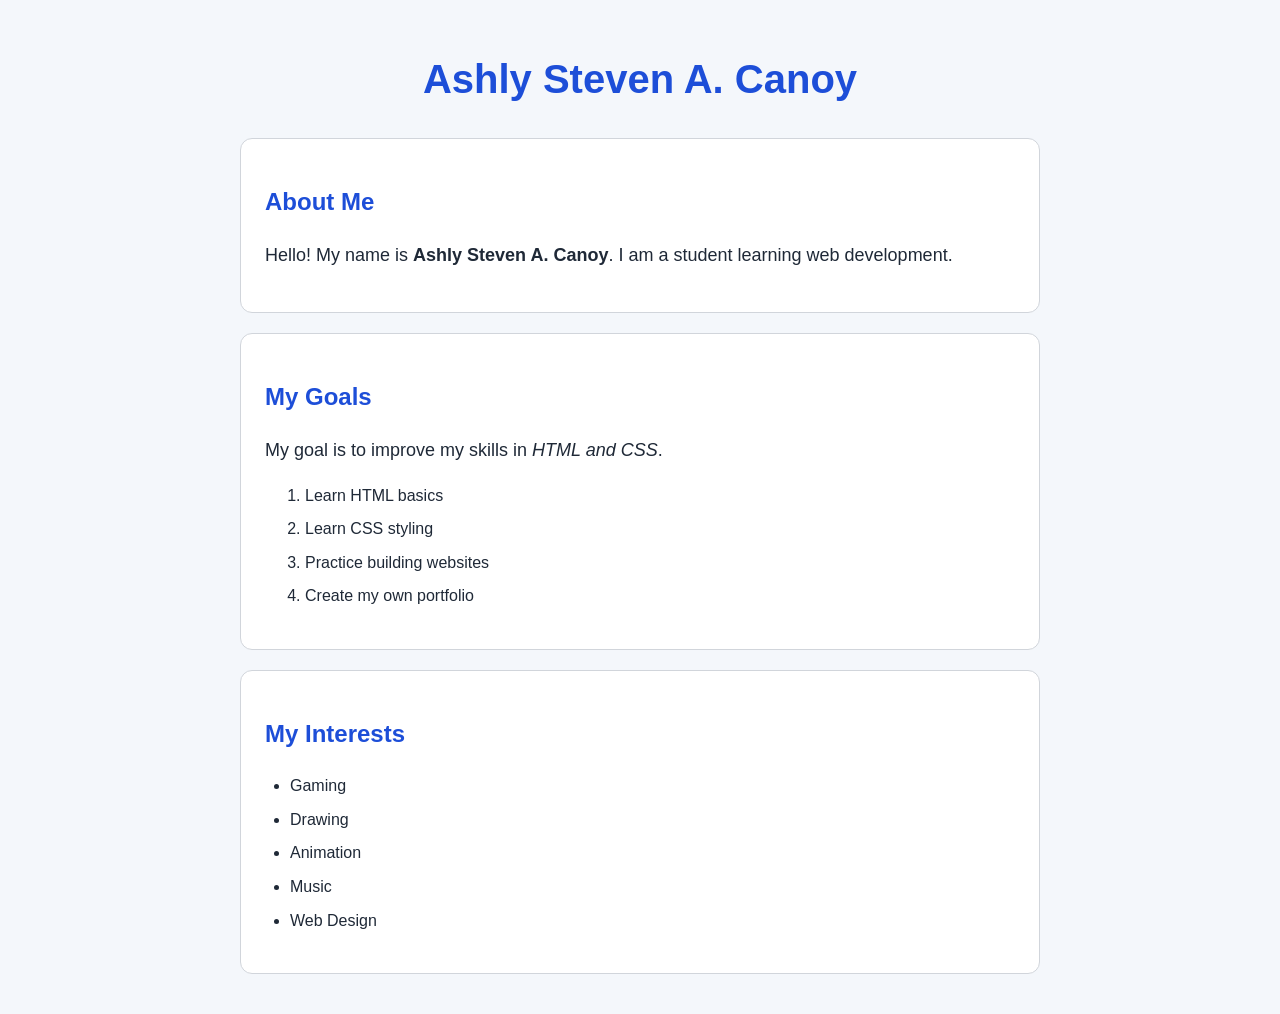
==== index.html @ c563018d "Add files via upload" ====
<!DOCTYPE html>
<html lang="en">

<head>
    <meta charset="UTF-8">
    <meta name="viewport" content="width=device-width, initial-scale=1.0">
<title>My Personal Profile</title>

<link rel="stylesheet" href="styles.css">

</head>
<body>

    <h1>Ashly Steven A. Canoy</h1>

  <section>

    <h2>About Me</h2>

    <p>
        Hello! My name is <strong>Ashly Steven A. Canoy</strong>.
        I am a student learning web development.
    </p>

</section>


<section>

    <h2>My Goals</h2>

    <p>
        My goal is to improve my skills in
        <em>HTML and CSS</em>.
    </p>
<ol>
    <li>Learn HTML basics</li>
    <li>Learn CSS styling</li>
    <li>Practice building websites</li>
    <li>Create my own portfolio</li>
</ol>
</section>


<section>

    <h2>My Interests</h2>

    <ul>
        <li>Gaming</li>
        <li>Drawing</li>
        <li>Animation</li>
        <li>Music</li>
        <li>Web Design</li>
    </ul>

</section>

</body>

</html>
---- styles.css ----
* {
    box-sizing: border-box;
}

body {
    font-family: Arial, sans-serif;
    background-color: #f4f7fb;
    color: #1f2937;
    line-height: 1.6;
    margin: 0;
    padding: 20px;
}

h1 {
    color: #1d4ed8;
    text-align: center;
    font-size: 2.5rem;
}

h2 {
    color: #1d4ed8;
}

p {
    font-size: 18px;
}

section {
    background-color: white;
    padding: 24px;
    margin: 20px auto;
    max-width: 800px;
    border: 1px solid #d1d5db;
    border-radius: 12px;
}

ul {
    padding-left: 25px;
}

li {
    margin-bottom: 8px;
}
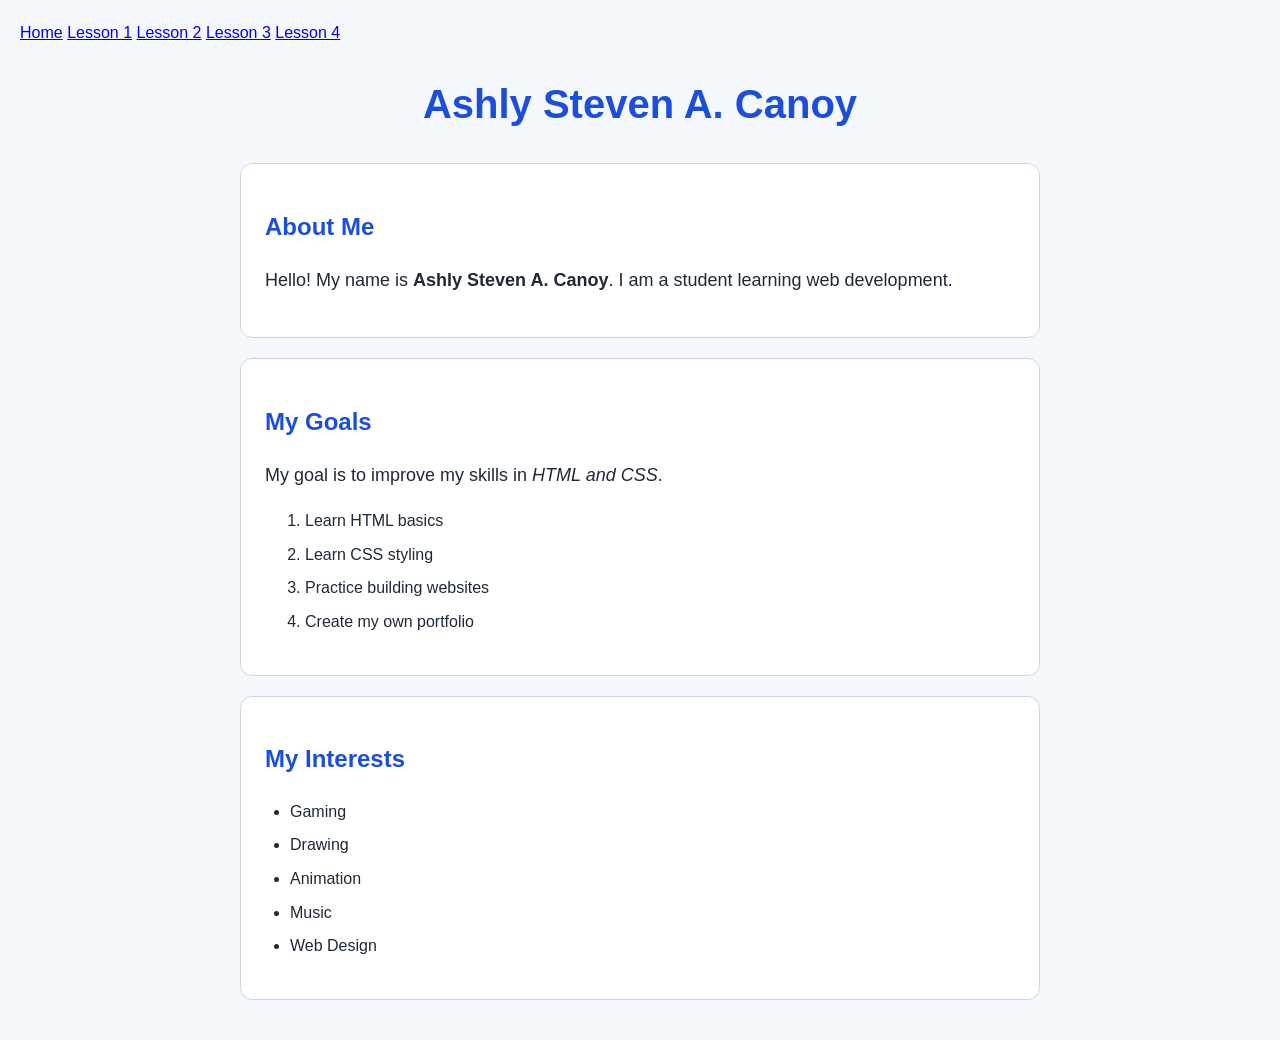
==== commit b416ff6f: "Add navigation menu to index.html Added navigation links to lessons in the profile page." ====
--- a/index.html
+++ b/index.html
@@ -11,6 +11,14 @@
 </head>
 <body>
 
+    <nav>
+    <a href="index.html">Home</a>
+    <a href="CANOY-ACTIVITY1.html">Lesson 1</a>
+    <a href="CANOY-ACTIVITY2.html">Lesson 2</a>
+    <a href="CANOY-ACTIVITY3.html">Lesson 3</a>
+    <a href="CANOY-ACTIVITY4.html">Lesson 4</a>
+</nav>
+    
     <h1>Ashly Steven A. Canoy</h1>
 
   <section>
@@ -58,4 +66,4 @@
 
 </body>
 
-</html>+</html>
